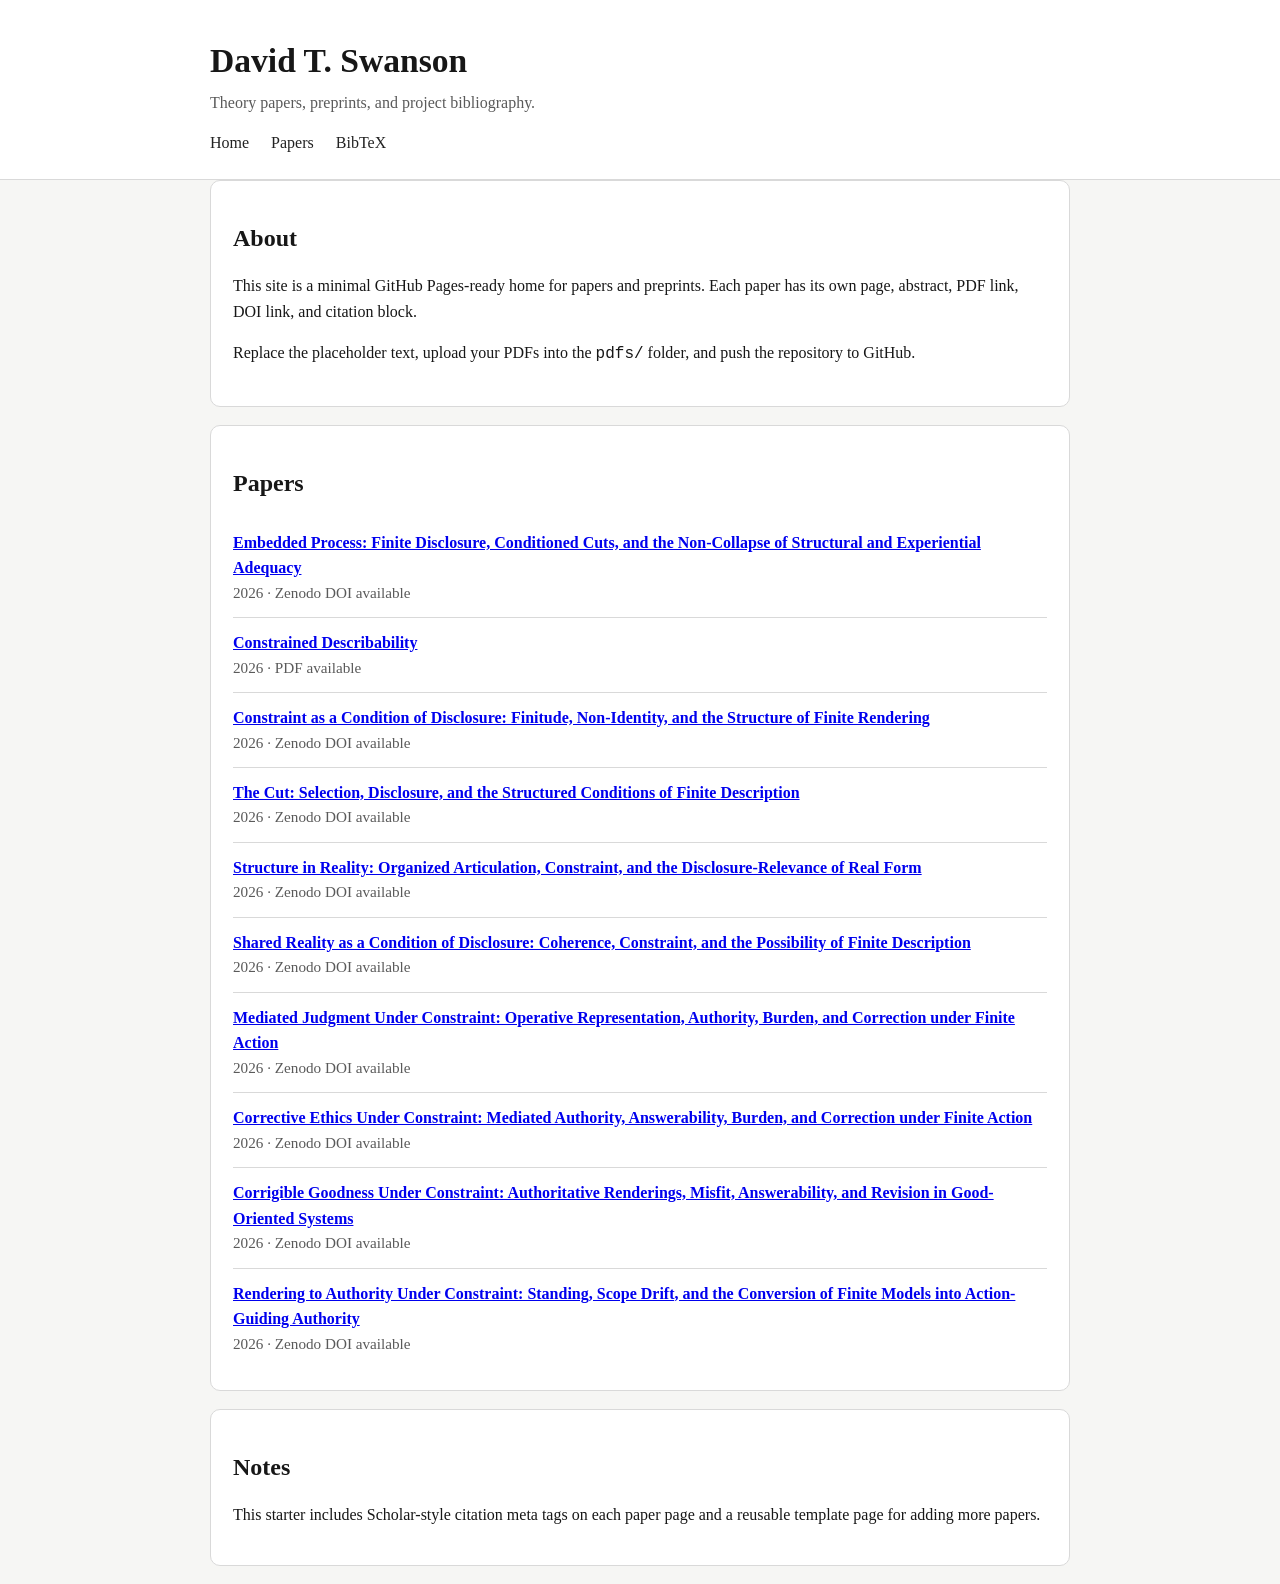
==== index.html @ 472f8db0 "init" ====
<!DOCTYPE html>
<html lang="en">
<head>
  <meta charset="utf-8">
  <meta name="viewport" content="width=device-width, initial-scale=1">
  <title>David T. Swanson</title>
  <meta name="description" content="Theory papers and preprints by David T. Swanson.">
  <link rel="canonical" href="https://davidtswanson903.github.io/">
  <link rel="stylesheet" href="style.css">
</head>
<body>
  <header class="site-header">
    <div class="wrap">
      <h1>David T. Swanson</h1>
      <p class="tagline">Theory papers, preprints, and project bibliography.</p>
      <nav>
        <a href="index.html">Home</a>
        <a href="#papers">Papers</a>
        <a href="bib/swanson-canon.bib">BibTeX</a>
      </nav>
    </div>
  </header>

  <main class="wrap">
    <section class="intro card">
      <h2>About</h2>
      <p>
        This site is a minimal GitHub Pages-ready home for papers and preprints.
        Each paper has its own page, abstract, PDF link, DOI link, and citation block.
      </p>
      <p>
        Replace the placeholder text, upload your PDFs into the <code>pdfs/</code>
        folder, and push the repository to GitHub.
      </p>
    </section>

    <section id="papers" class="card">
      <h2>Papers</h2>
      <ul class="paper-list">
        <li>
          <a href="papers/embedded-process.html"><strong>Embedded Process: Finite Disclosure, Conditioned Cuts, and the Non-Collapse of Structural and Experiential Adequacy</strong></a>
          <div class="meta">2026 · Zenodo DOI available</div>
        </li>
        <li>
          <a href="papers/constrained-describability.html"><strong>Constrained Describability</strong></a>
          <div class="meta">2026 · PDF available</div>
        </li>
        <li>
          <a href="papers/constraint.html"><strong>Constraint as a Condition of Disclosure: Finitude, Non-Identity, and the Structure of Finite Rendering</strong></a>
          <div class="meta">2026 · Zenodo DOI available</div>
        </li>
        <li>
          <a href="papers/the-cut.html"><strong>The Cut: Selection, Disclosure, and the Structured Conditions of Finite Description</strong></a>
          <div class="meta">2026 · Zenodo DOI available</div>
        </li>
        <li>
          <a href="papers/structure-in-reality.html"><strong>Structure in Reality: Organized Articulation, Constraint, and the Disclosure-Relevance of Real Form</strong></a>
          <div class="meta">2026 · Zenodo DOI available</div>
        </li>
        <li>
          <a href="papers/shared-reality.html"><strong>Shared Reality as a Condition of Disclosure: Coherence, Constraint, and the Possibility of Finite Description</strong></a>
          <div class="meta">2026 · Zenodo DOI available</div>
        </li>
        <li>
          <a href="papers/mediated-judgment.html"><strong>Mediated Judgment Under Constraint: Operative Representation, Authority, Burden, and Correction under Finite Action</strong></a>
          <div class="meta">2026 · Zenodo DOI available</div>
        </li>
        <li>
          <a href="papers/corrective-ethics.html"><strong>Corrective Ethics Under Constraint: Mediated Authority, Answerability, Burden, and Correction under Finite Action</strong></a>
          <div class="meta">2026 · Zenodo DOI available</div>
        </li>
        <li>
          <a href="papers/corrigible-goodness.html"><strong>Corrigible Goodness Under Constraint: Authoritative Renderings, Misfit, Answerability, and Revision in Good-Oriented Systems</strong></a>
          <div class="meta">2026 · Zenodo DOI available</div>
        </li>
        <li>
          <a href="papers/rendering-to-authority.html"><strong>Rendering to Authority Under Constraint: Standing, Scope Drift, and the Conversion of Finite Models into Action-Guiding Authority</strong></a>
          <div class="meta">2026 · Zenodo DOI available</div>
        </li>
      </ul>
    </section>

    <section class="card">
      <h2>Notes</h2>
      <p>
        This starter includes Scholar-style citation meta tags on each paper page and a reusable template page for adding more papers.
      </p>
    </section>
  </main>
</body>
</html>
---- style.css ----
:root {
  --bg: #f6f6f4;
  --paper: #ffffff;
  --text: #171717;
  --muted: #5a5a5a;
  --line: #d9d9d9;
  --accent: #222222;
}

* { box-sizing: border-box; }
html { scroll-behavior: smooth; }
body {
  margin: 0;
  font-family: Georgia, "Times New Roman", serif;
  background: var(--bg);
  color: var(--text);
  line-height: 1.6;
}

.wrap {
  max-width: 900px;
  margin: 0 auto;
  padding: 0 20px;
}

.site-header {
  background: var(--paper);
  border-bottom: 1px solid var(--line);
  padding: 40px 0 24px;
}

.site-header h1 {
  margin: 0 0 8px;
  font-size: 2.1rem;
}

.tagline {
  margin: 0 0 14px;
  color: var(--muted);
}

nav a {
  margin-right: 18px;
  color: var(--accent);
  text-decoration: none;
}

nav a:hover,
a:hover {
  text-decoration: underline;
}

main {
  padding: 28px 20px 48px;
}

.card {
  background: var(--paper);
  border: 1px solid var(--line);
  border-radius: 10px;
  padding: 22px;
  margin-bottom: 18px;
}

.paper-list {
  list-style: none;
  padding-left: 0;
  margin: 0;
}

.paper-list li {
  padding: 12px 0;
  border-bottom: 1px solid var(--line);
}

.paper-list li:last-child {
  border-bottom: 0;
}

.meta,
.muted {
  color: var(--muted);
  font-size: 0.95rem;
}

h1, h2, h3 {
  line-height: 1.25;
}

.paper-actions {
  display: flex;
  flex-wrap: wrap;
  gap: 12px;
  margin: 18px 0;
}

.button {
  display: inline-block;
  padding: 10px 14px;
  border: 1px solid var(--line);
  border-radius: 8px;
  background: #fafafa;
  color: var(--text);
  text-decoration: none;
}

.button:hover {
  background: #f0f0f0;
  text-decoration: none;
}

code, pre {
  font-family: "SFMono-Regular", Consolas, "Liberation Mono", Menlo, monospace;
}

pre {
  overflow-x: auto;
  padding: 14px;
  border: 1px solid var(--line);
  border-radius: 8px;
  background: #fafafa;
}
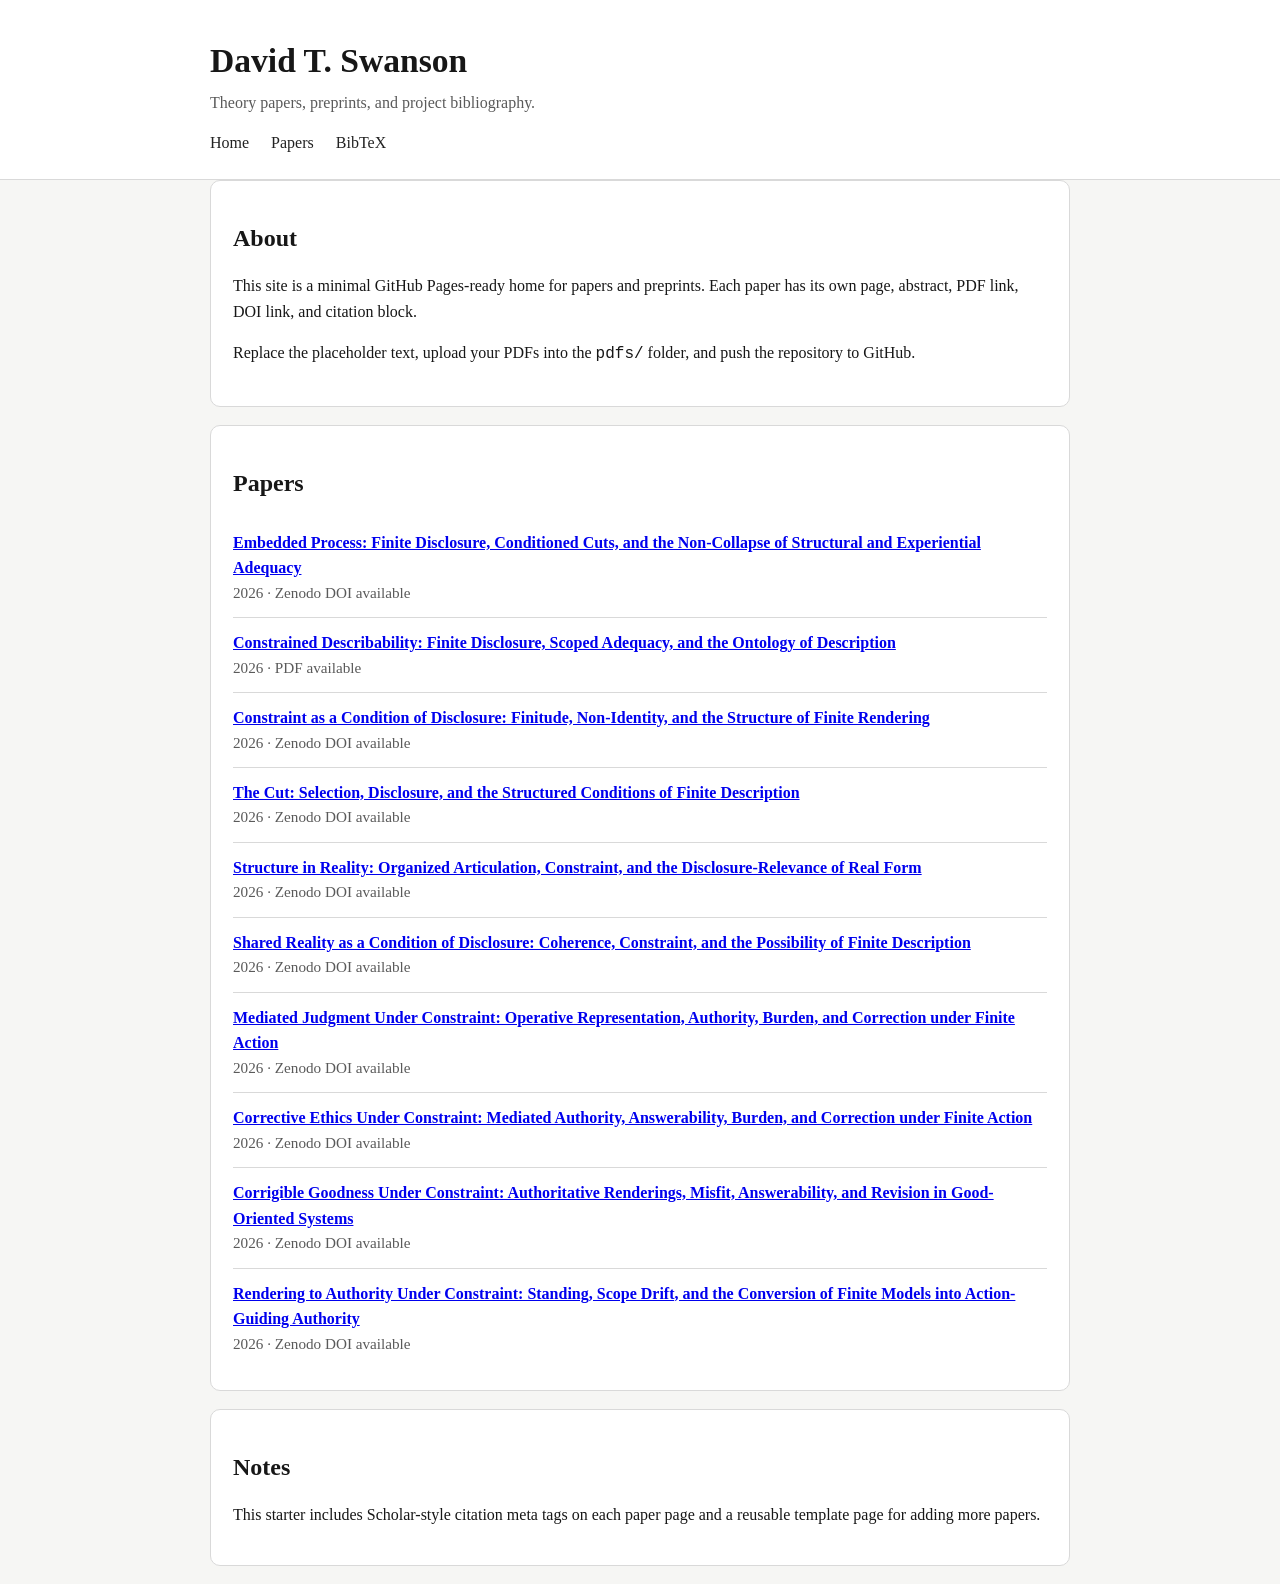
==== commit c1a0197c: "updated title" ====
--- a/index.html
+++ b/index.html
@@ -42,7 +42,7 @@
           <div class="meta">2026 · Zenodo DOI available</div>
         </li>
         <li>
-          <a href="papers/constrained-describability.html"><strong>Constrained Describability</strong></a>
+          <a href="papers/constrained-describability.html"><strong>Constrained Describability: Finite Disclosure, Scoped Adequacy, and the Ontology of Description</strong></a>
           <div class="meta">2026 · PDF available</div>
         </li>
         <li>
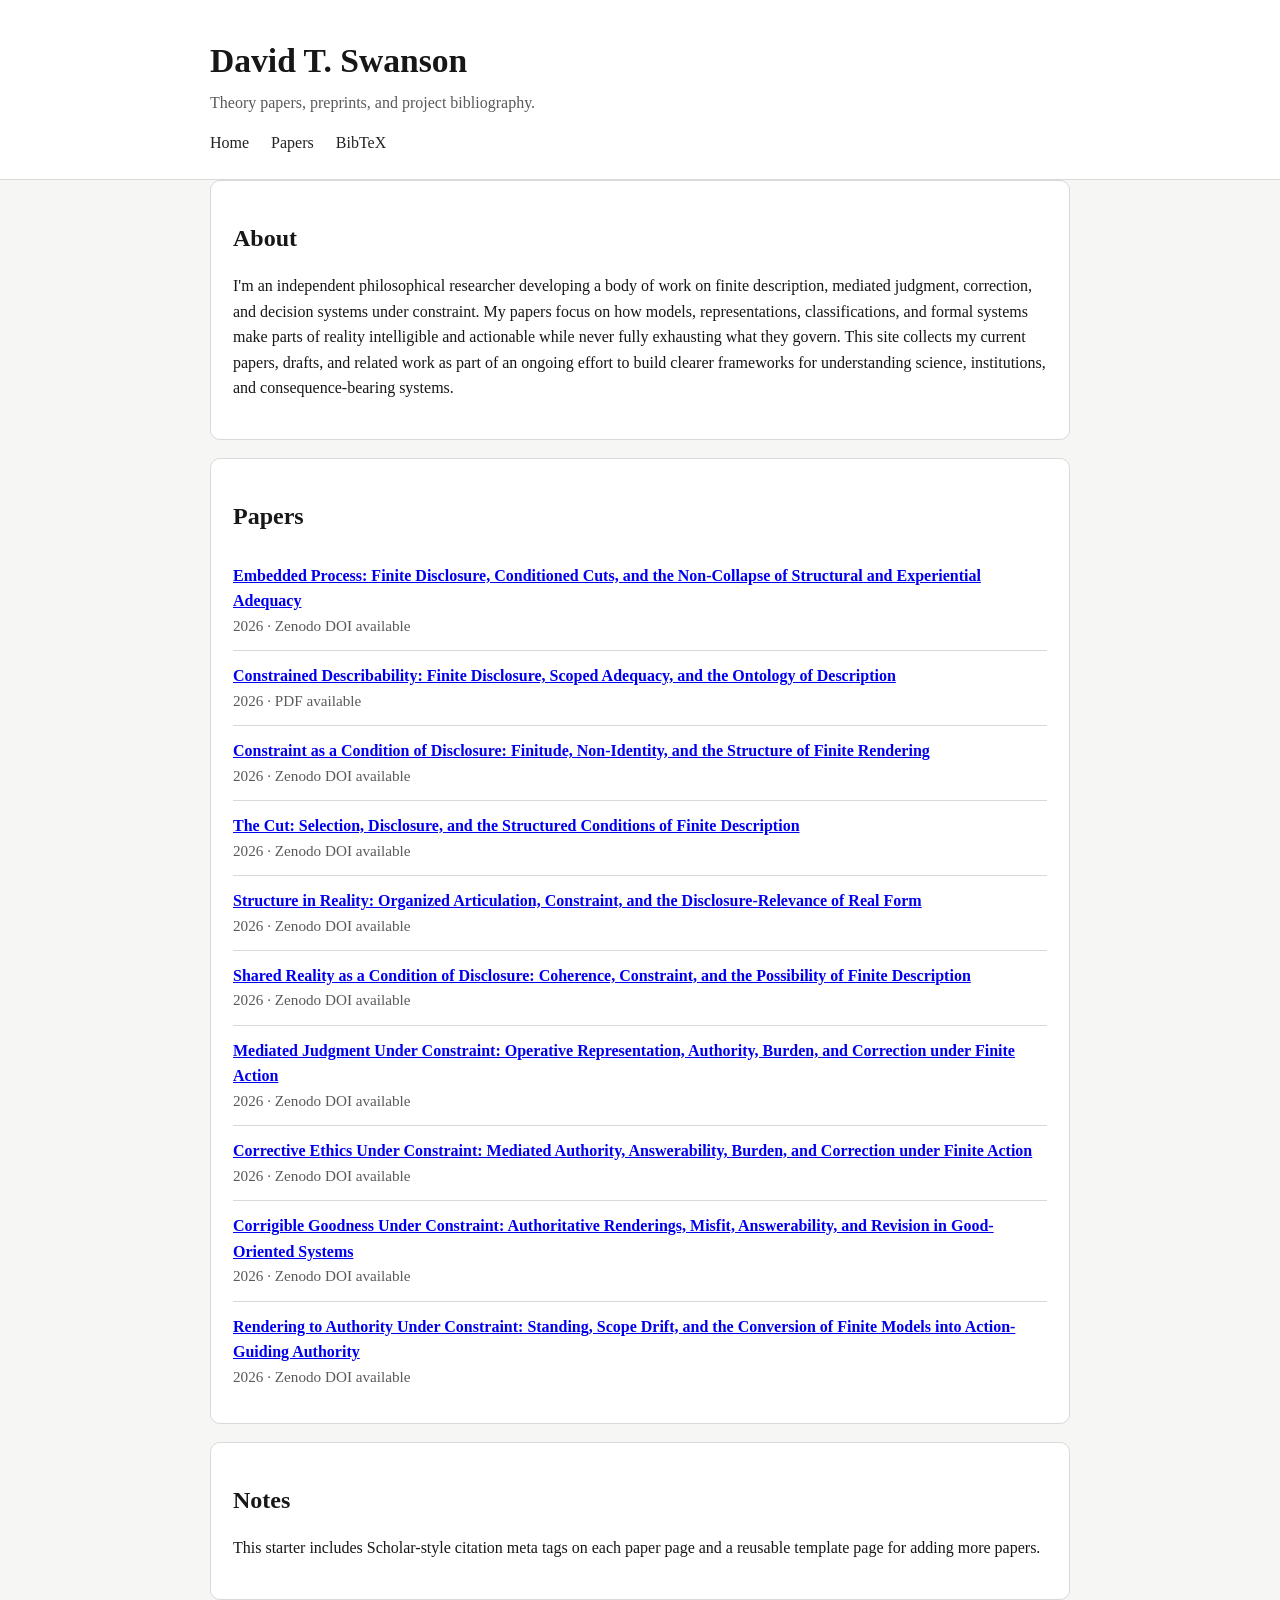
==== commit bf7b21ee: "Update About section with personal biography" ====
--- a/index.html
+++ b/index.html
@@ -25,12 +25,7 @@
     <section class="intro card">
       <h2>About</h2>
       <p>
-        This site is a minimal GitHub Pages-ready home for papers and preprints.
-        Each paper has its own page, abstract, PDF link, DOI link, and citation block.
-      </p>
-      <p>
-        Replace the placeholder text, upload your PDFs into the <code>pdfs/</code>
-        folder, and push the repository to GitHub.
+        I'm an independent philosophical researcher developing a body of work on finite description, mediated judgment, correction, and decision systems under constraint. My papers focus on how models, representations, classifications, and formal systems make parts of reality intelligible and actionable while never fully exhausting what they govern. This site collects my current papers, drafts, and related work as part of an ongoing effort to build clearer frameworks for understanding science, institutions, and consequence-bearing systems.
       </p>
     </section>
 
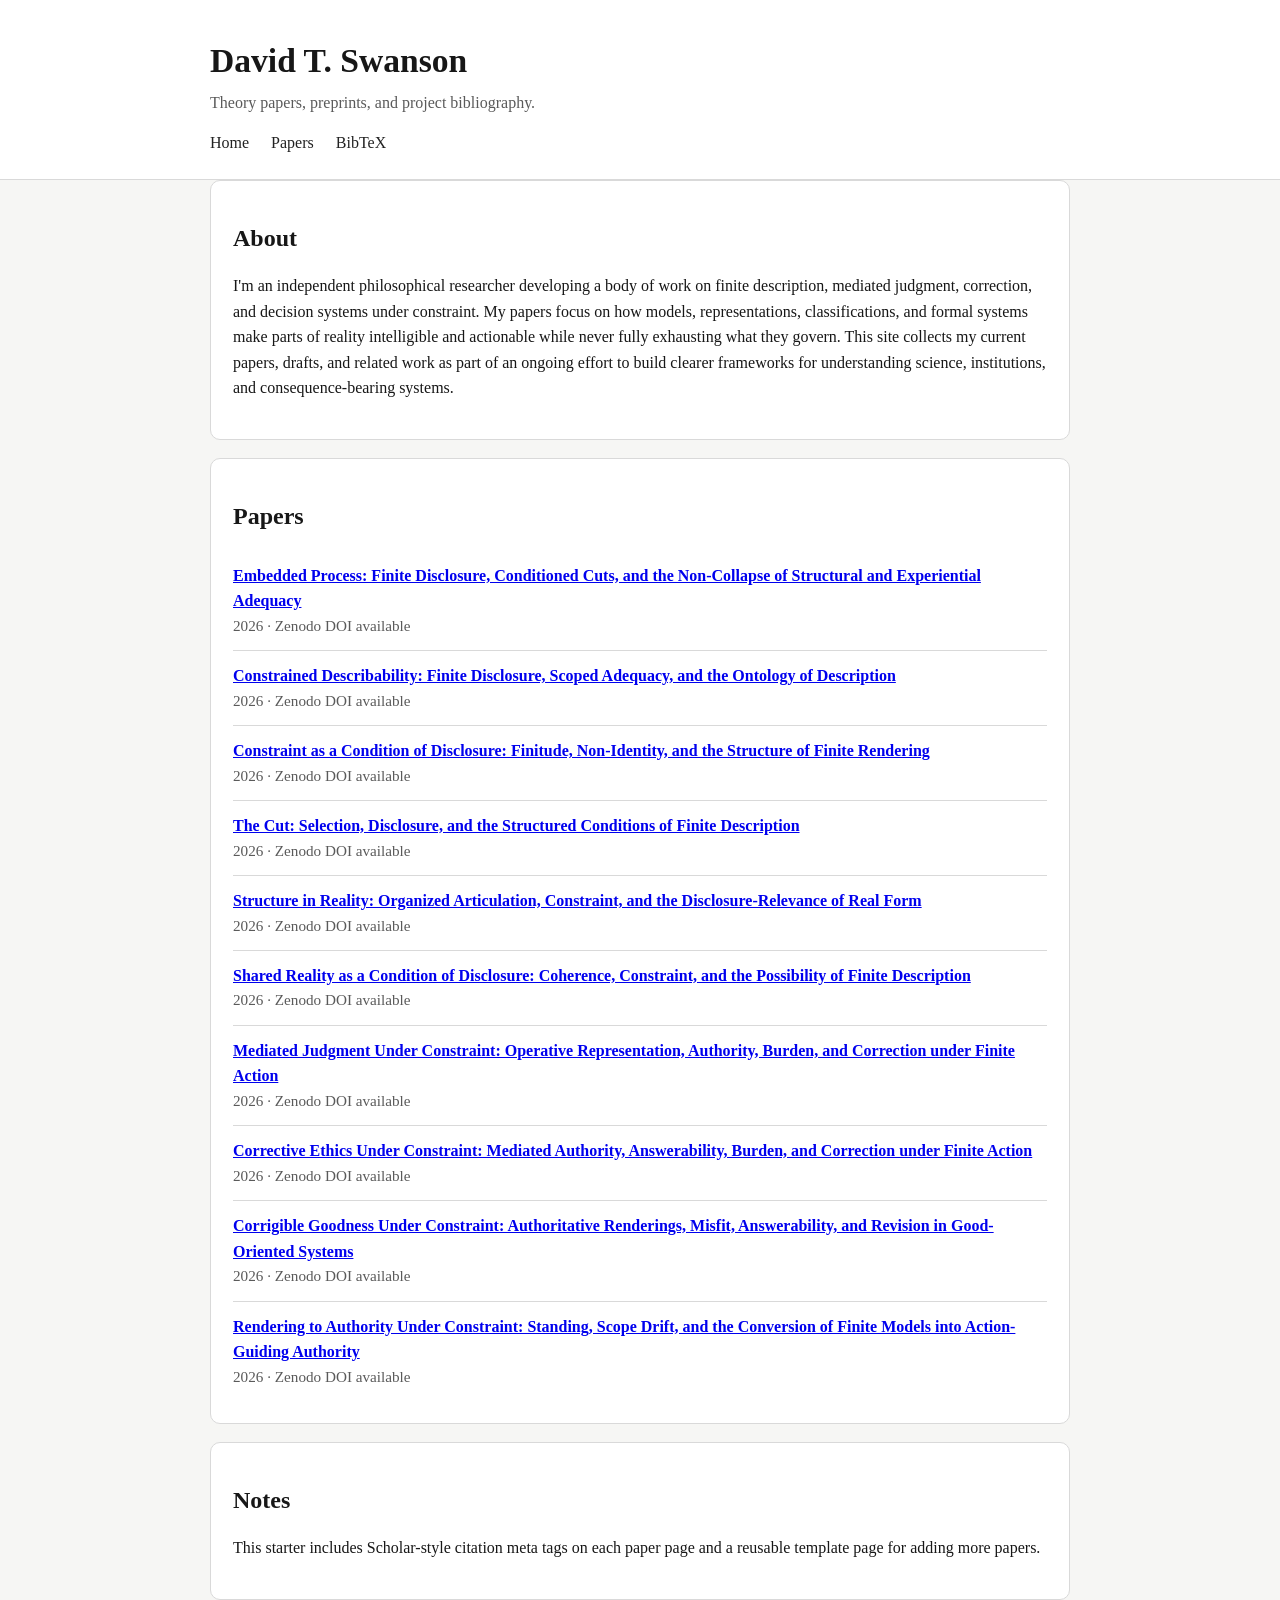
==== commit d0119914: "Fix constrained-describability metadata label to show Zenodo DOI" ====
--- a/index.html
+++ b/index.html
@@ -38,7 +38,7 @@
         </li>
         <li>
           <a href="papers/constrained-describability.html"><strong>Constrained Describability: Finite Disclosure, Scoped Adequacy, and the Ontology of Description</strong></a>
-          <div class="meta">2026 · PDF available</div>
+          <div class="meta">2026 · Zenodo DOI available</div>
         </li>
         <li>
           <a href="papers/constraint.html"><strong>Constraint as a Condition of Disclosure: Finitude, Non-Identity, and the Structure of Finite Rendering</strong></a>
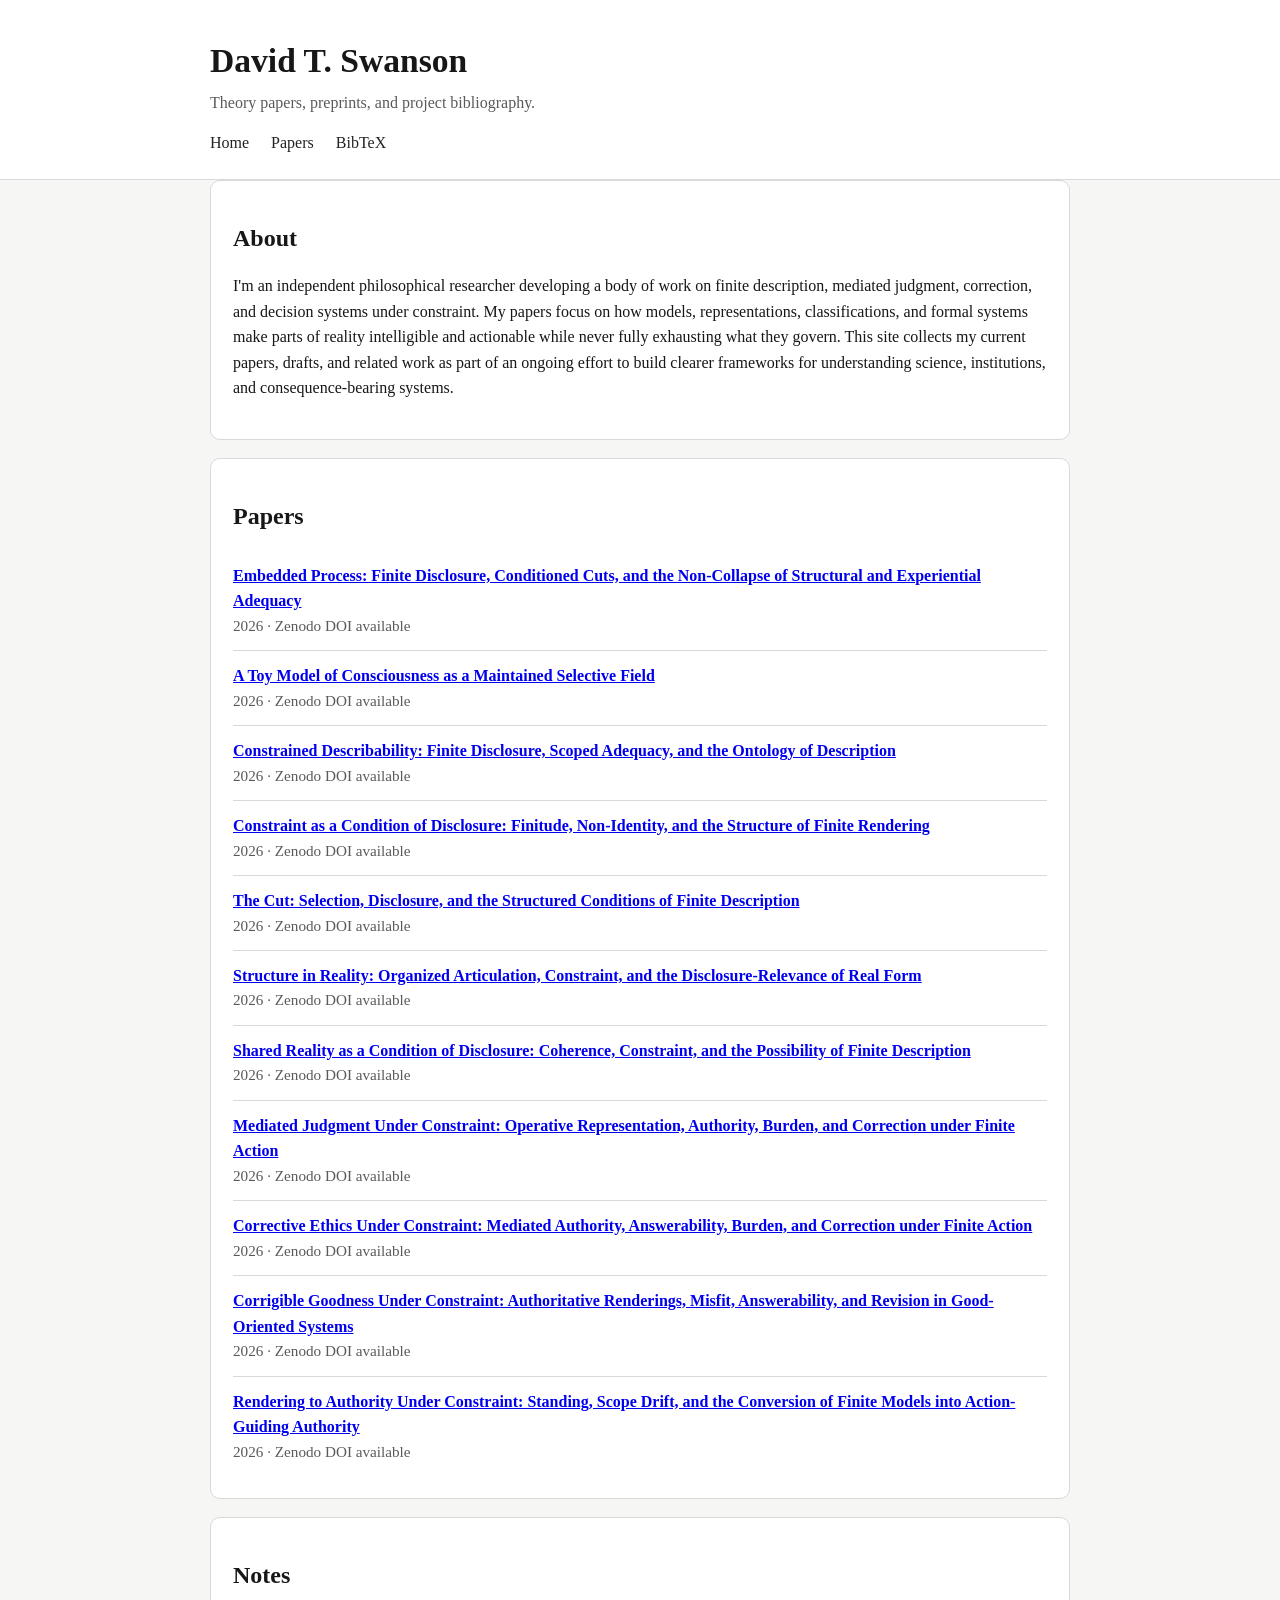
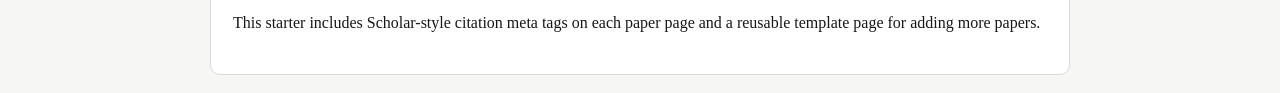
==== commit 95111ca4: "toymodel" ====
--- a/index.html
+++ b/index.html
@@ -34,6 +34,10 @@
       <ul class="paper-list">
         <li>
           <a href="papers/embedded-process.html"><strong>Embedded Process: Finite Disclosure, Conditioned Cuts, and the Non-Collapse of Structural and Experiential Adequacy</strong></a>
+          <div class="meta">2026 · Zenodo DOI available</div>
+        </li>
+        <li>
+          <a href="papers/toy-model.html"><strong>A Toy Model of Consciousness as a Maintained Selective Field</strong></a>
           <div class="meta">2026 · Zenodo DOI available</div>
         </li>
         <li>
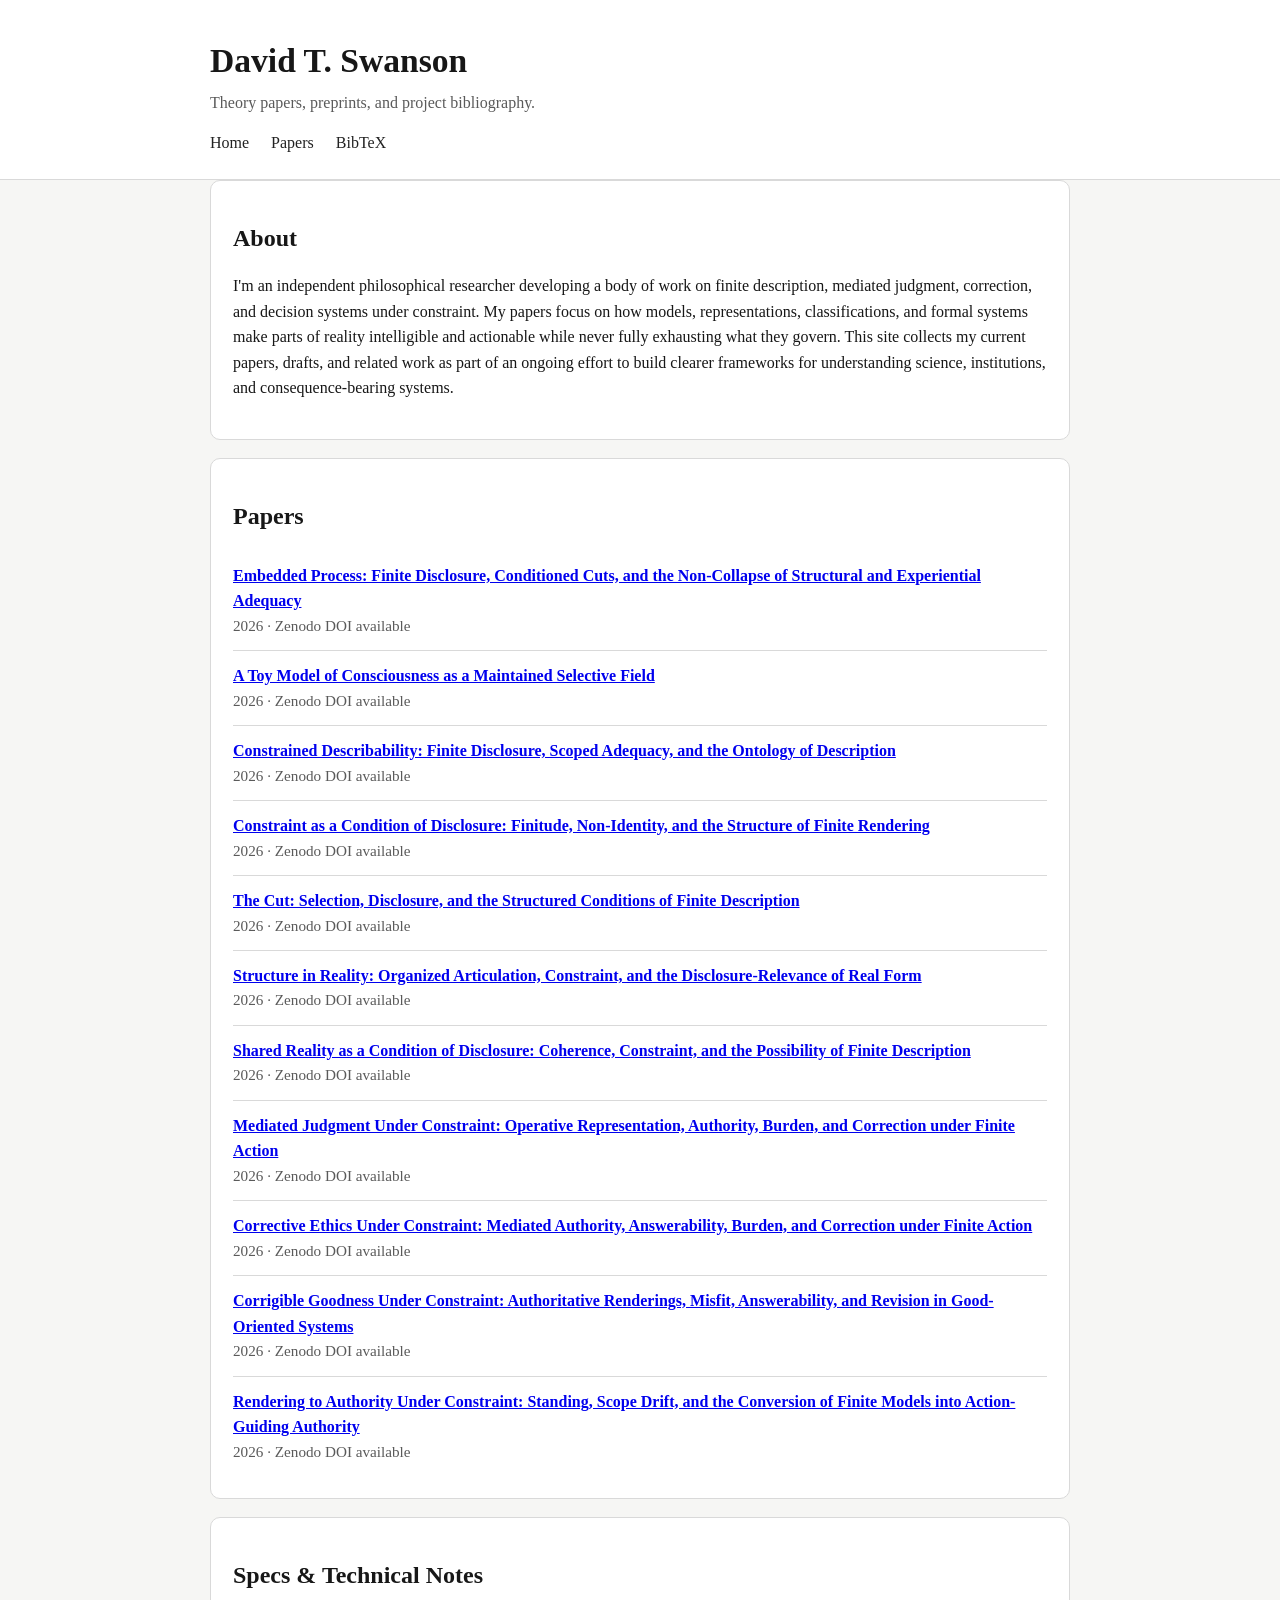
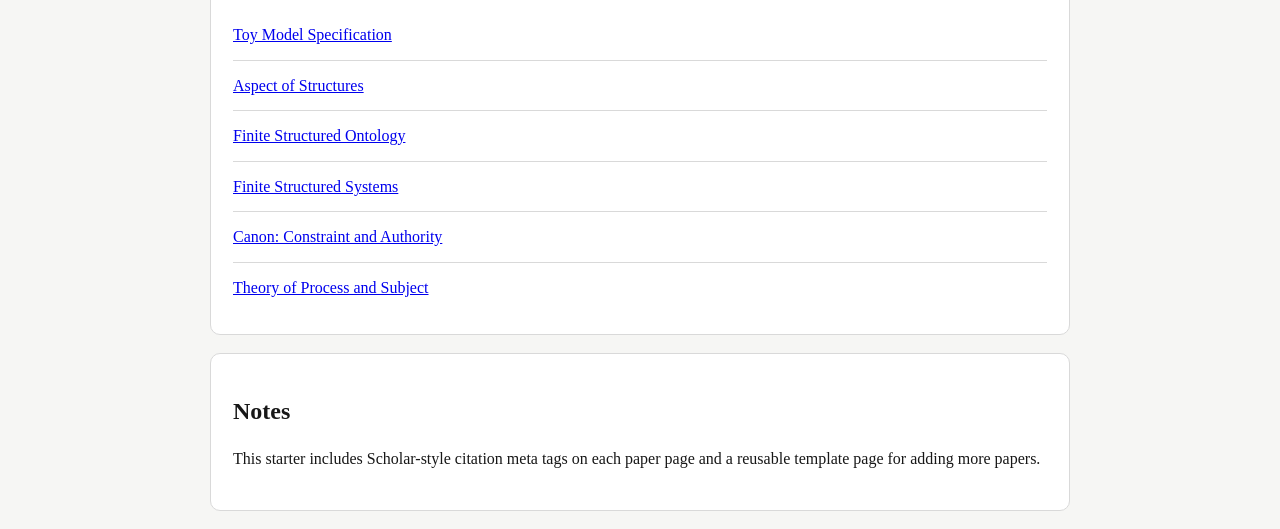
==== commit c514276c: "Add specs section to homepage with links to technical spec PDFs" ====
--- a/index.html
+++ b/index.html
@@ -80,6 +80,18 @@
     </section>
 
     <section class="card">
+      <h2>Specs & Technical Notes</h2>
+      <ul class="paper-list">
+        <li><a href="specs/SPEC_TOYMODEL.pdf">Toy Model Specification</a></li>
+        <li><a href="specs/SPEC_AOS.pdf">Aspect of Structures</a></li>
+        <li><a href="specs/SPEC_FSO.pdf">Finite Structured Ontology</a></li>
+        <li><a href="specs/SPEC_FSS.pdf">Finite Structured Systems</a></li>
+        <li><a href="specs/SPEC_CANON.pdf">Canon: Constraint and Authority</a></li>
+        <li><a href="specs/SPEC_TPS.pdf">Theory of Process and Subject</a></li>
+      </ul>
+    </section>
+
+    <section class="card">
       <h2>Notes</h2>
       <p>
         This starter includes Scholar-style citation meta tags on each paper page and a reusable template page for adding more papers.
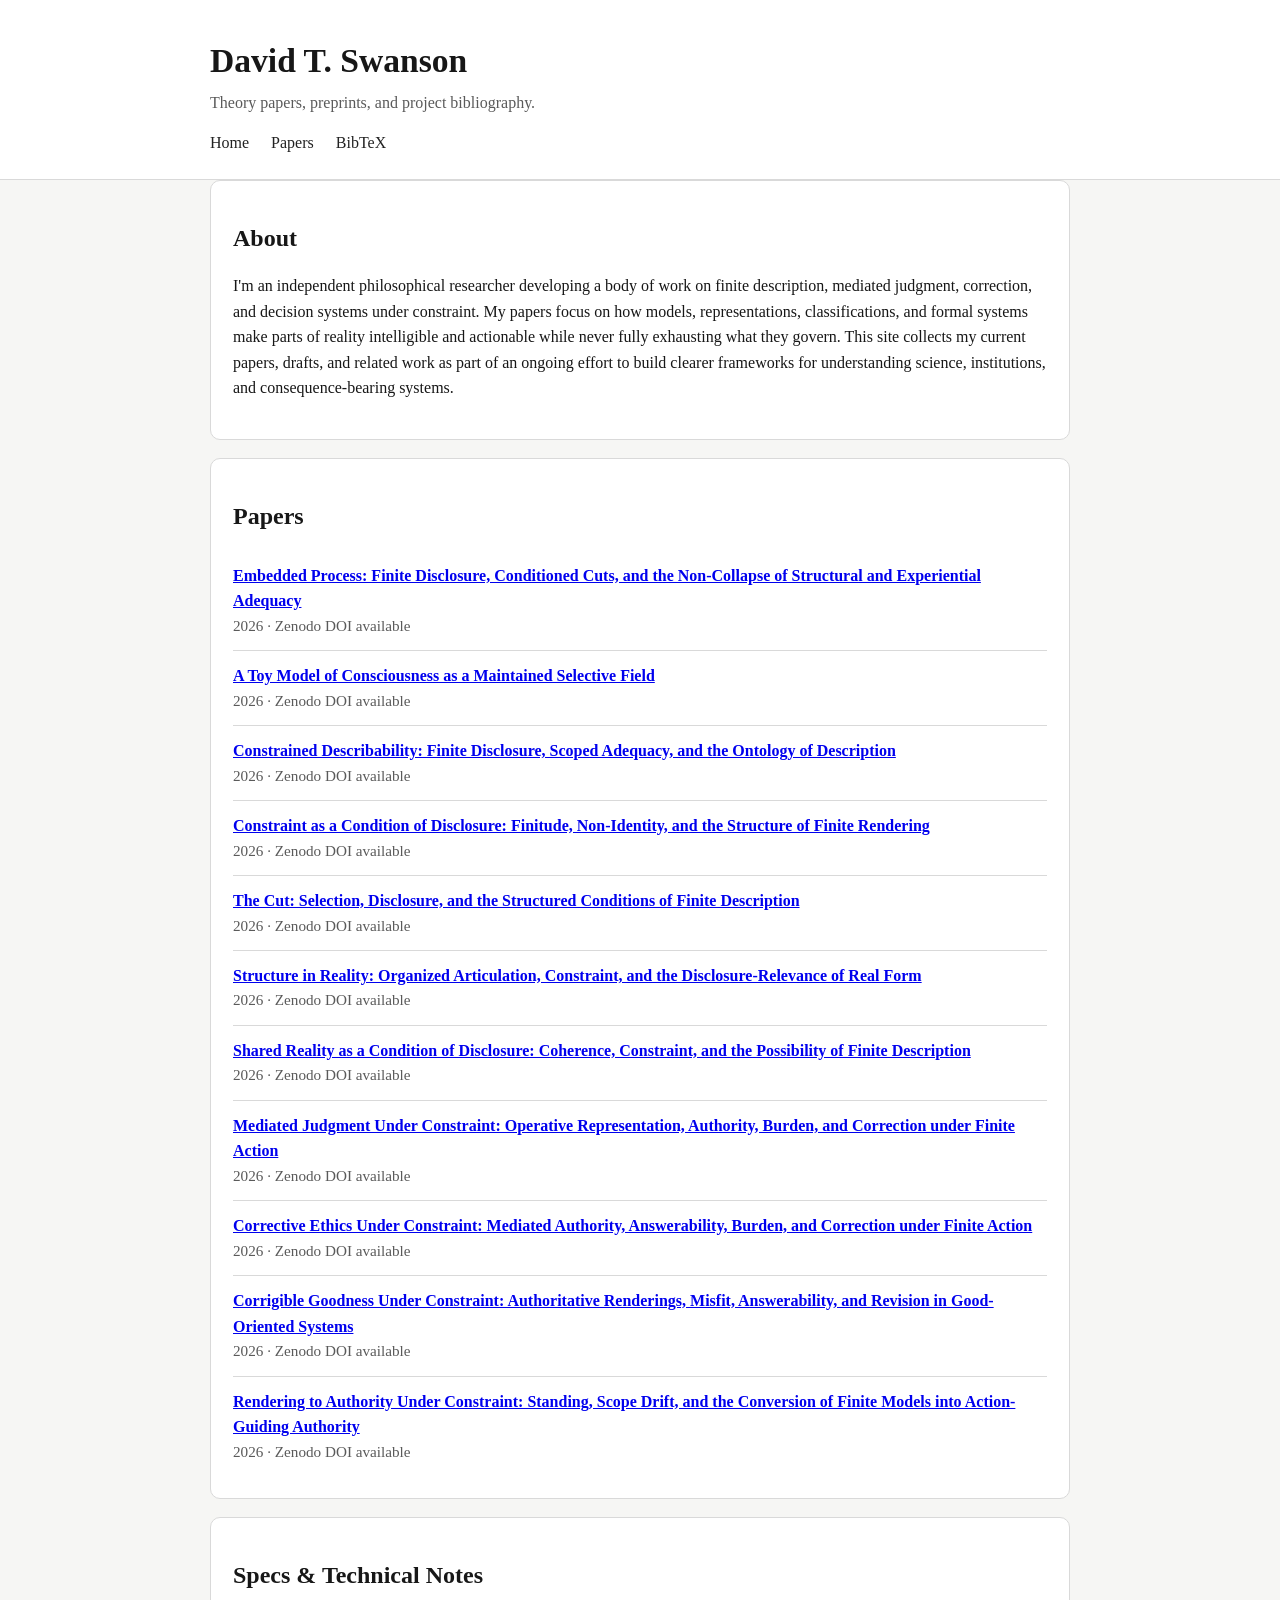
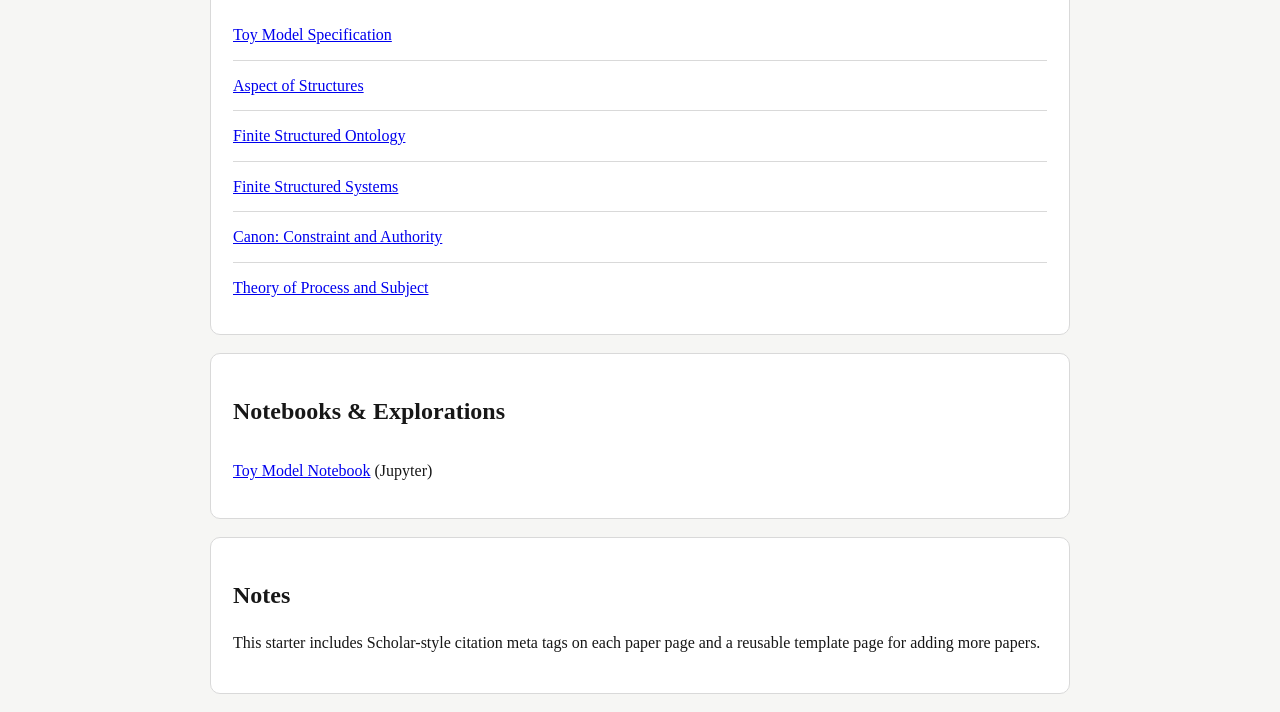
==== commit e4468777: "Add notebooks section to homepage" ====
--- a/index.html
+++ b/index.html
@@ -92,6 +92,13 @@
     </section>
 
     <section class="card">
+      <h2>Notebooks & Explorations</h2>
+      <ul class="paper-list">
+        <li><a href="notebooks/notebook.ipynb">Toy Model Notebook</a> (Jupyter)</li>
+      </ul>
+    </section>
+
+    <section class="card">
       <h2>Notes</h2>
       <p>
         This starter includes Scholar-style citation meta tags on each paper page and a reusable template page for adding more papers.
